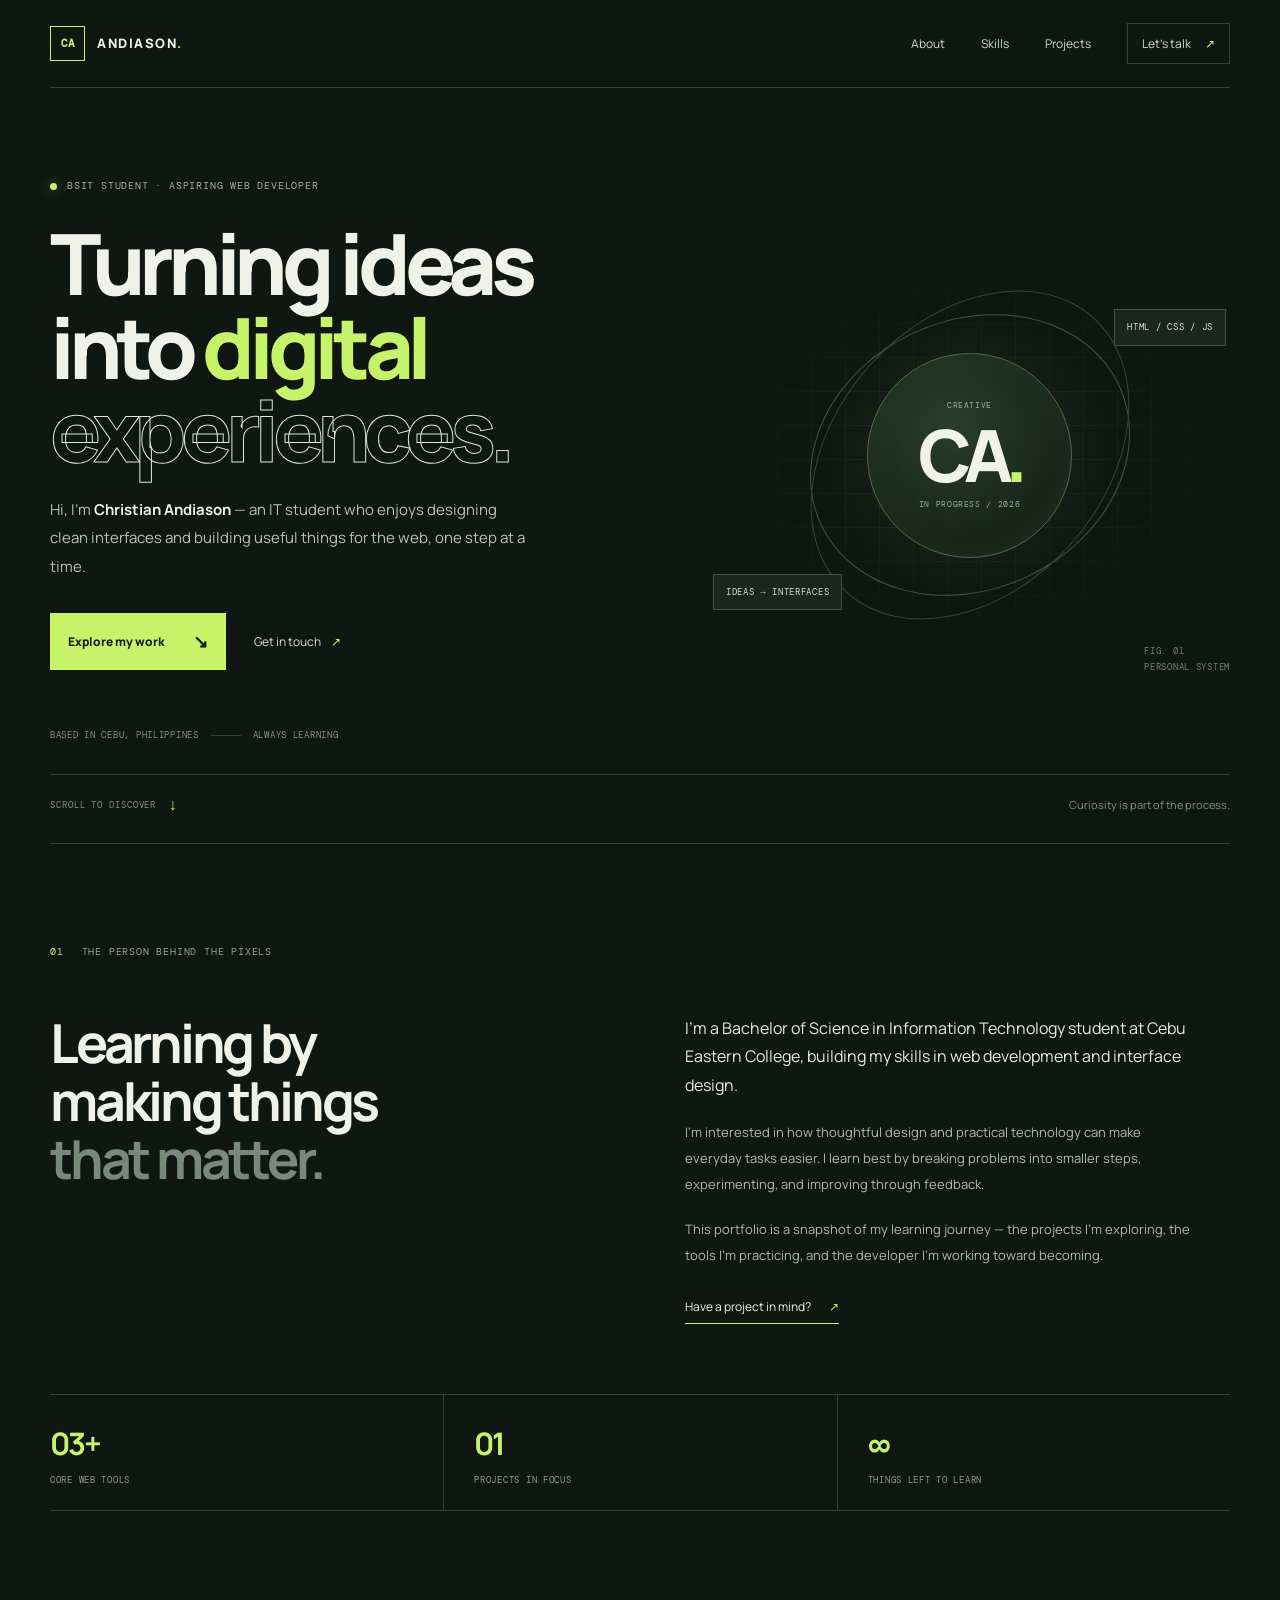
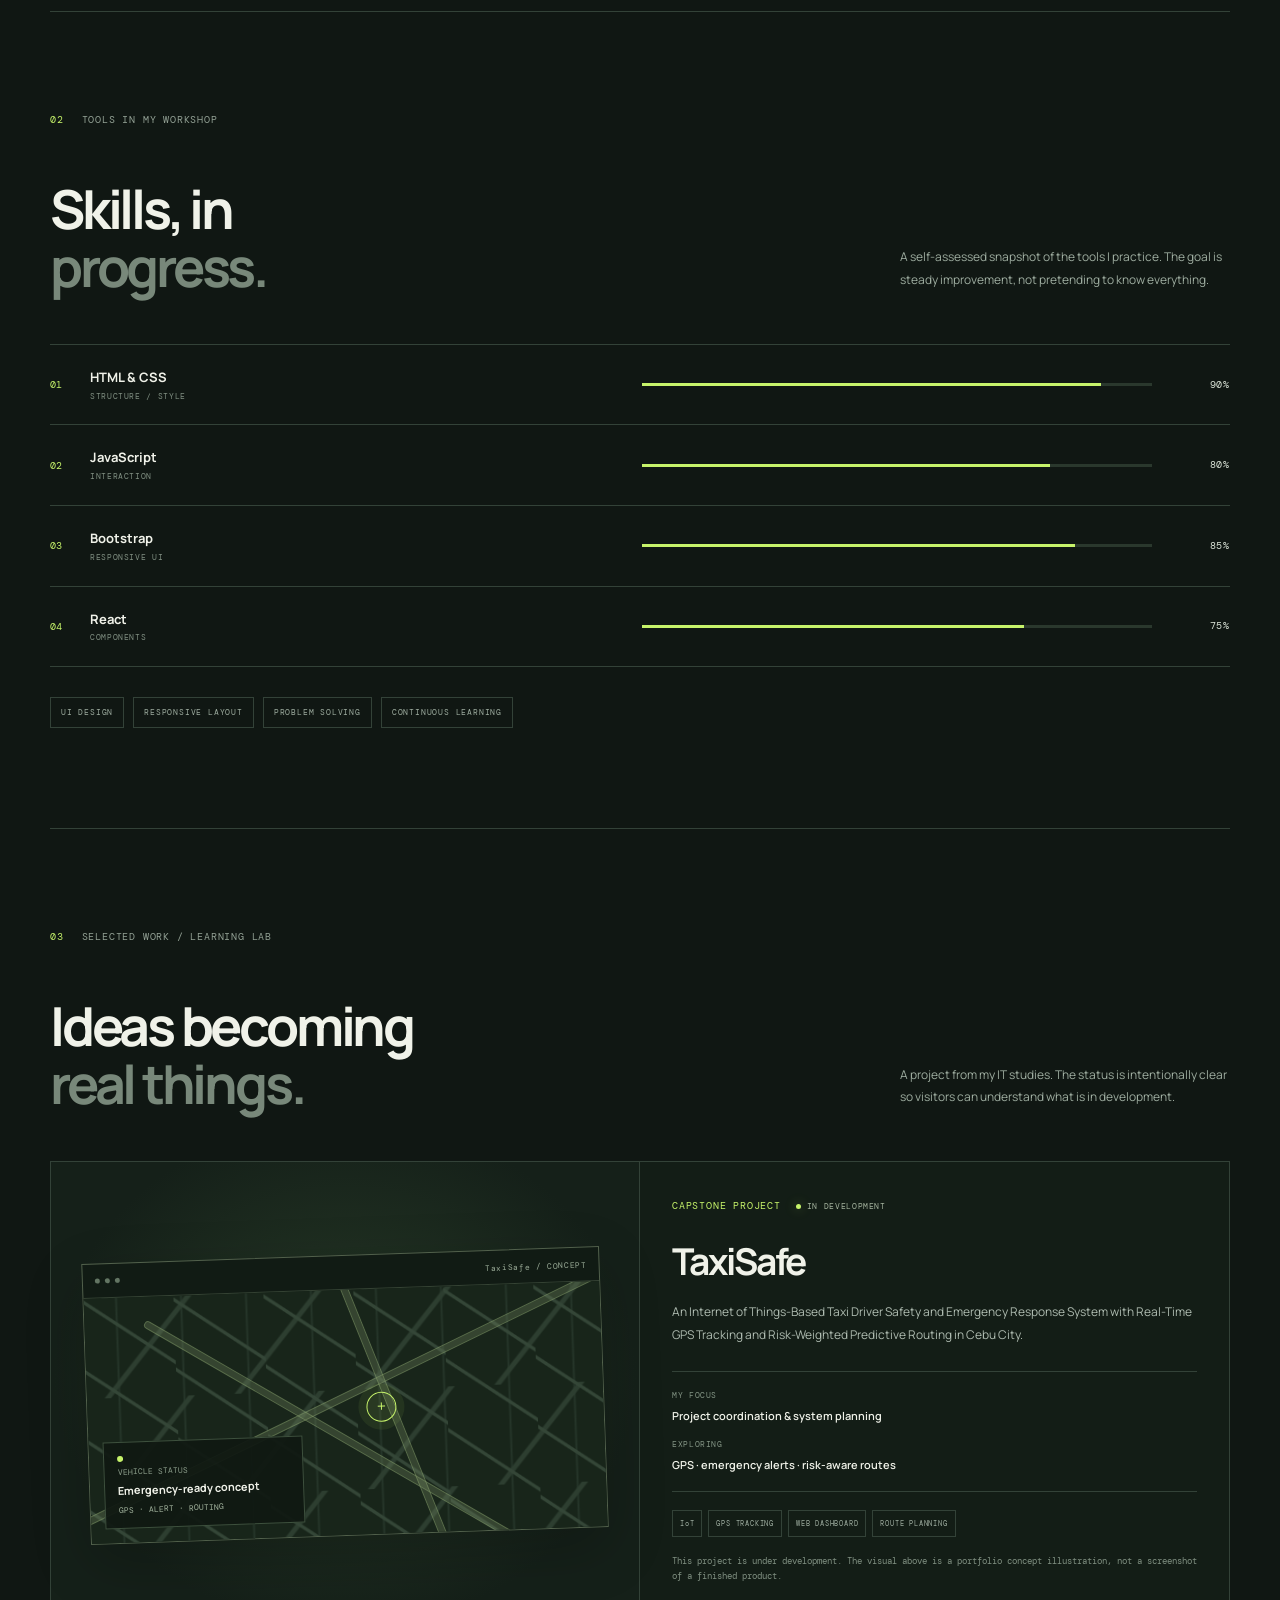
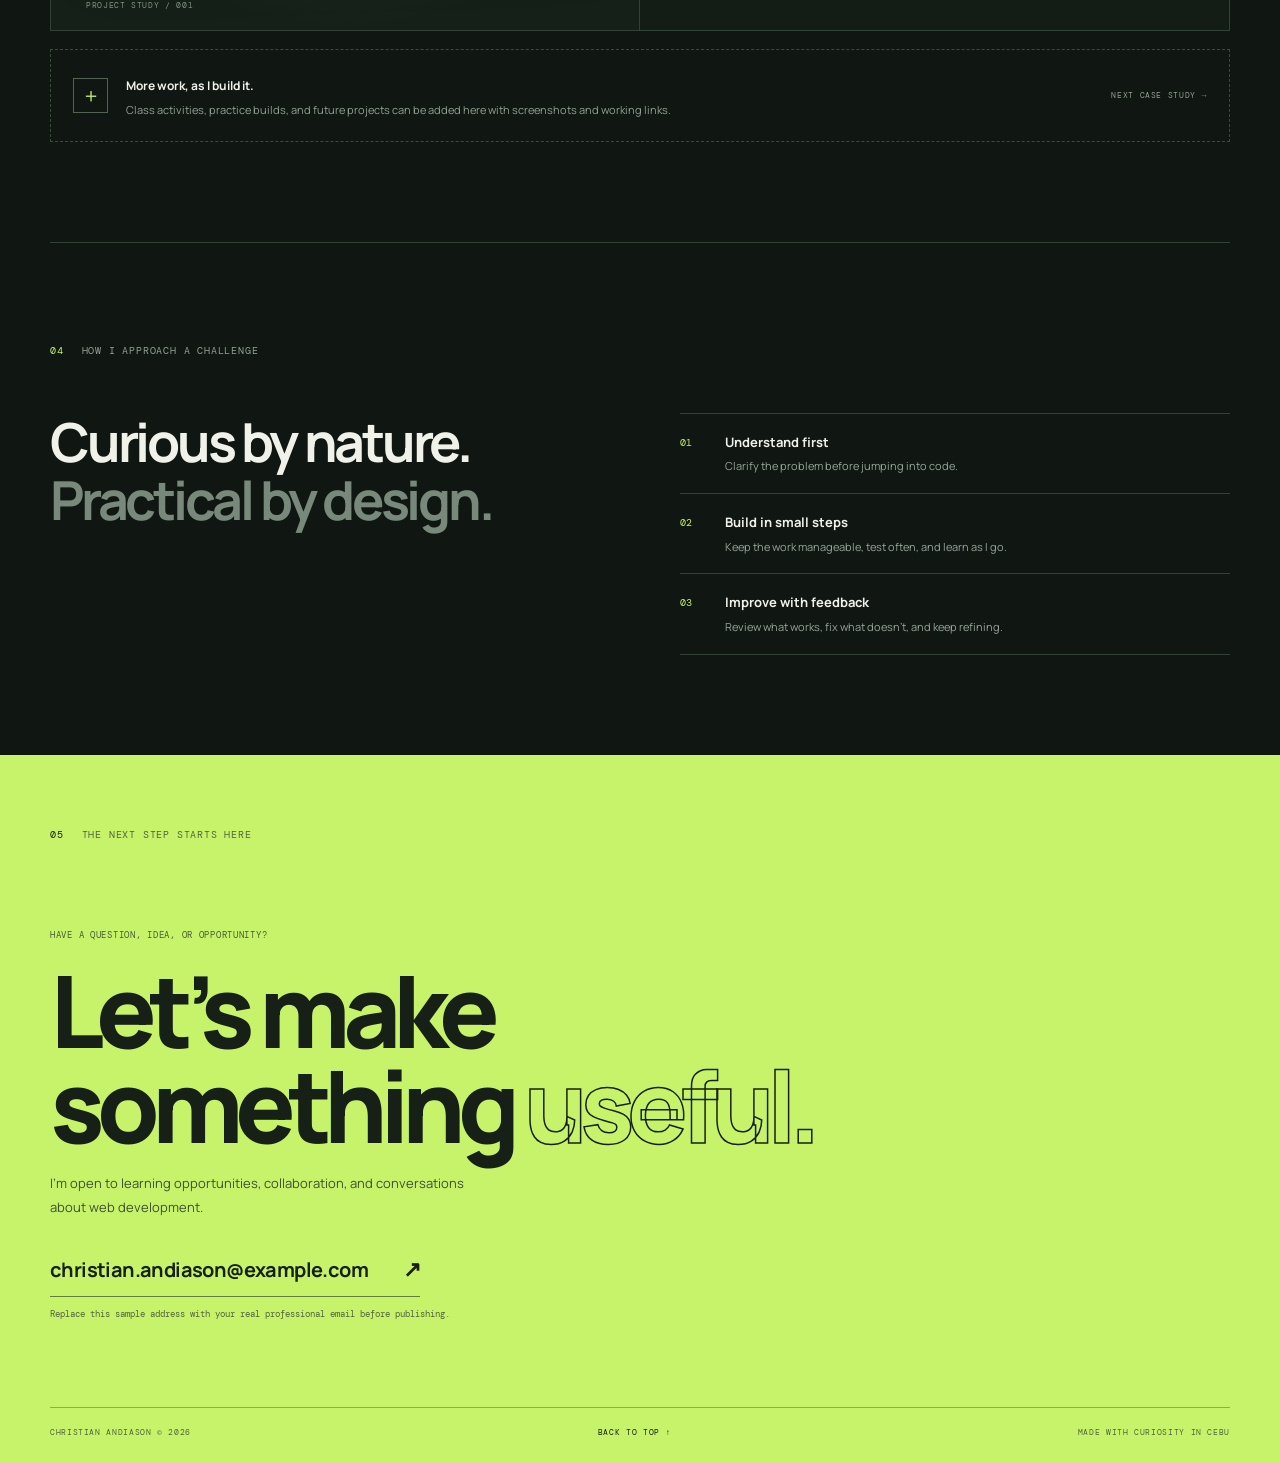
==== christian_andiason_portfolio/index.html @ 1e5d056c "added" ====
<!DOCTYPE html>
<html lang="en">
<head>
  <meta charset="UTF-8">
  <meta name="viewport" content="width=device-width, initial-scale=1.0">
  <meta name="description" content="Christian Andiason — IT student and aspiring web developer building thoughtful digital experiences.">
  <meta name="theme-color" content="#101713">
  <title>Christian Andiason — Developer Portfolio</title>
  <link rel="preconnect" href="https://fonts.googleapis.com">
  <link rel="preconnect" href="https://fonts.gstatic.com" crossorigin>
  <link href="https://fonts.googleapis.com/css2?family=DM+Mono:wght@400;500&family=Manrope:wght@400;500;600;700;800&display=swap" rel="stylesheet">
  <link rel="stylesheet" href="style.css">
  <script src="script.js" defer></script>
</head>
<body>
  <div class="site-shell">
    <header class="topbar">
      <a class="brand" href="#home" aria-label="Christian Andiason home"><span class="brand-mark">CA</span><span>ANDIASON<span class="brand-dot">.</span></span></a>
      <button class="menu-toggle" aria-label="Open navigation" aria-expanded="false" aria-controls="nav-links"><span></span><span></span></button>
      <nav id="nav-links" class="nav-links" aria-label="Main navigation">
        <a href="#about">About</a><a href="#skills">Skills</a><a href="#projects">Projects</a><a href="#contact" class="nav-contact">Let's talk <span>↗</span></a>
      </nav>
    </header>

    <main>
      <section id="home" class="hero section-wrap">
        <div class="hero-copy">
          <p class="eyebrow"><span class="status-dot"></span> BSIT STUDENT · ASPIRING WEB DEVELOPER</p>
          <h1>Turning ideas<br>into <span class="accent-word">digital</span><br><span class="outline-word">experiences.</span></h1>
          <p class="hero-intro">Hi, I'm <strong>Christian Andiason</strong> — an IT student who enjoys designing clean interfaces and building useful things for the web, one step at a time.</p>
          <div class="hero-actions"><a class="button button-primary" href="#projects">Explore my work <span>↘</span></a><a class="text-link" href="#contact">Get in touch <span>↗</span></a></div>
          <div class="hero-meta"><span>BASED IN CEBU, PHILIPPINES</span><span class="meta-line"></span><span>ALWAYS LEARNING</span></div>
        </div>
        <div class="hero-art" aria-label="Decorative abstract portfolio graphic">
          <div class="art-grid"></div><div class="orbit orbit-one"></div><div class="orbit orbit-two"></div>
          <div class="art-core"><span class="core-small">CREATIVE</span><span class="core-big">CA<span>.</span></span><span class="core-small">IN PROGRESS / 2026</span></div>
          <div class="floating-tag tag-top">HTML / CSS / JS</div><div class="floating-tag tag-bottom">IDEAS → INTERFACES</div>
          <div class="art-index">FIG. 01<br>PERSONAL SYSTEM</div>
        </div>
        <div class="hero-bottom"><span>SCROLL TO DISCOVER</span><span class="scroll-arrow">↓</span><span class="hero-bottom-note">Curiosity is part of the process.</span></div>
      </section>

      <section id="about" class="section-wrap about-section">
        <div class="section-kicker"><span>01</span><span>THE PERSON BEHIND THE PIXELS</span></div>
        <div class="about-grid">
          <h2>Learning by<br>making things<br><span class="muted-heading">that matter.</span></h2>
          <div class="about-copy"><p class="lead">I’m a Bachelor of Science in Information Technology student at Cebu Eastern College, building my skills in web development and interface design.</p><p>I’m interested in how thoughtful design and practical technology can make everyday tasks easier. I learn best by breaking problems into smaller steps, experimenting, and improving through feedback.</p><p>This portfolio is a snapshot of my learning journey — the projects I’m exploring, the tools I’m practicing, and the developer I’m working toward becoming.</p><a class="underlined-link" href="#contact">Have a project in mind? <span>↗</span></a></div>
        </div>
        <div class="about-stats"><div><strong>03+</strong><span>CORE WEB TOOLS</span></div><div><strong>01</strong><span>PROJECTS IN FOCUS</span></div><div><strong>∞</strong><span>THINGS LEFT TO LEARN</span></div></div>
      </section>

      <section id="skills" class="section-wrap skills-section">
        <div class="section-kicker"><span>02</span><span>TOOLS IN MY WORKSHOP</span></div>
        <div class="section-heading-row"><h2>Skills, in<br><span class="muted-heading">progress.</span></h2><p class="section-aside">A self-assessed snapshot of the tools I practice. The goal is steady improvement, not pretending to know everything.</p></div>
        <div class="skill-list">
          <div class="skill-row"><div class="skill-name"><span class="skill-number">01</span><strong>HTML & CSS</strong><span class="skill-type">STRUCTURE / STYLE</span></div><div class="skill-track"><span style="--level:90%"></span></div><span class="skill-percent">90%</span></div>
          <div class="skill-row"><div class="skill-name"><span class="skill-number">02</span><strong>JavaScript</strong><span class="skill-type">INTERACTION</span></div><div class="skill-track"><span style="--level:80%"></span></div><span class="skill-percent">80%</span></div>
          <div class="skill-row"><div class="skill-name"><span class="skill-number">03</span><strong>Bootstrap</strong><span class="skill-type">RESPONSIVE UI</span></div><div class="skill-track"><span style="--level:85%"></span></div><span class="skill-percent">85%</span></div>
          <div class="skill-row"><div class="skill-name"><span class="skill-number">04</span><strong>React</strong><span class="skill-type">COMPONENTS</span></div><div class="skill-track"><span style="--level:75%"></span></div><span class="skill-percent">75%</span></div>
        </div>
        <div class="tool-chips"><span>UI DESIGN</span><span>RESPONSIVE LAYOUT</span><span>PROBLEM SOLVING</span><span>CONTINUOUS LEARNING</span></div>
      </section>

      <section id="projects" class="section-wrap projects-section">
        <div class="section-kicker"><span>03</span><span>SELECTED WORK / LEARNING LAB</span></div>
        <div class="section-heading-row"><h2>Ideas becoming<br><span class="muted-heading">real things.</span></h2><p class="section-aside">A project from my IT studies. The status is intentionally clear so visitors can understand what is in development.</p></div>
        <article class="project-card">
          <div class="project-visual">
            <div class="project-window"><div class="window-bar"><i></i><i></i><i></i><span>TaxiSafe / CONCEPT</span></div><div class="mock-map"><div class="map-road road-a"></div><div class="map-road road-b"></div><div class="map-road road-c"></div><div class="map-pin">+</div><div class="map-card"><span class="map-card-dot"></span><span>VEHICLE STATUS</span><strong>Emergency-ready concept</strong><small>GPS · ALERT · ROUTING</small></div></div></div>
            <span class="visual-caption">PROJECT STUDY / 001</span>
          </div>
          <div class="project-details"><div class="project-topline"><span class="project-label">CAPSTONE PROJECT</span><span class="project-status"><i></i> IN DEVELOPMENT</span></div><h3>TaxiSafe</h3><p class="project-summary">An Internet of Things-Based Taxi Driver Safety and Emergency Response System with  Real-Time GPS Tracking and Risk-Weighted Predictive Routing in Cebu City.</p><div class="project-facts"><div><span>MY FOCUS</span><strong>Project coordination & system planning</strong></div><div><span>EXPLORING</span><strong>GPS · emergency alerts · risk-aware routes</strong></div></div><div class="project-tags"><span>IoT</span><span>GPS TRACKING</span><span>WEB DASHBOARD</span><span>ROUTE PLANNING</span></div><p class="project-note">This project is under development. The visual above is a portfolio concept illustration, not a screenshot of a finished product.</p></div>
        </article>
        <div class="project-placeholder"><div class="placeholder-icon">＋</div><div><strong>More work, as I build it.</strong><p>Class activities, practice builds, and future projects can be added here with screenshots and working links.</p></div><span class="coming-soon">NEXT CASE STUDY →</span></div>
      </section>

      <section class="section-wrap approach-section">
        <div class="section-kicker"><span>04</span><span>HOW I APPROACH A CHALLENGE</span></div>
        <div class="approach-grid"><h2>Curious by nature.<br><span class="muted-heading">Practical by design.</span></h2><div class="approach-items"><div><span>01</span><strong>Understand first</strong><p>Clarify the problem before jumping into code.</p></div><div><span>02</span><strong>Build in small steps</strong><p>Keep the work manageable, test often, and learn as I go.</p></div><div><span>03</span><strong>Improve with feedback</strong><p>Review what works, fix what doesn’t, and keep refining.</p></div></div></div>
      </section>

      <section id="contact" class="contact-section">
        <div class="section-wrap contact-inner"><div class="section-kicker"><span>05</span><span>THE NEXT STEP STARTS HERE</span></div><p class="contact-overline">HAVE A QUESTION, IDEA, OR OPPORTUNITY?</p><h2>Let’s make<br>something <span>useful.</span></h2><p class="contact-copy">I’m open to learning opportunities, collaboration, and conversations about web development.</p><a class="contact-email" href="mailto:christian.andiason@example.com">christian.andiason@example.com <span>↗</span></a><p class="email-note">Replace this sample address with your real professional email before publishing.</p><div class="contact-footer"><span>CHRISTIAN ANDIASON © <span id="year">2026</span></span><a href="#home">BACK TO TOP ↑</a><span>MADE WITH CURIOSITY IN CEBU</span></div></div>
      </section>
    </main>
  </div>
</body>
</html>
---- christian_andiason_portfolio/style.css ----
:root{--bg:#101713;--panel:#17211b;--ink:#f0f2e9;--muted:#a3afa4;--line:#334238;--lime:#c6f36a;--lime-dark:#92bd3c;--mono:"DM Mono",monospace;--sans:"Manrope",Arial,sans-serif}*{box-sizing:border-box}html{scroll-behavior:smooth;scroll-padding-top:90px}body{margin:0;background:var(--bg);color:var(--ink);font-family:var(--sans);line-height:1.6}a{color:inherit;text-decoration:none}.site-shell{overflow:hidden}.section-wrap,.topbar{width:min(1180px,calc(100% - 64px));margin-inline:auto}.topbar{height:88px;display:flex;align-items:center;justify-content:space-between;border-bottom:1px solid var(--line)}.brand{display:flex;align-items:center;gap:12px;font-size:13px;font-weight:800;letter-spacing:.12em}.brand-mark{display:grid;place-items:center;width:35px;height:35px;border:1px solid var(--lime);color:var(--lime);font-family:var(--mono);font-size:11px;letter-spacing:0}.brand-dot{color:var(--lime)}.nav-links{display:flex;align-items:center;gap:36px;font-size:12px;color:#d1d9d0}.nav-links a{transition:color .2s}.nav-links a:hover,.text-link:hover{color:var(--lime)}.nav-contact{border:1px solid var(--line);padding:10px 14px}.nav-contact span{color:var(--lime);margin-left:12px}.menu-toggle{display:none;background:none;border:0}.hero{min-height:650px;padding-top:80px;display:grid;grid-template-columns:1.1fr .9fr;position:relative;align-items:center;padding-bottom:100px}.eyebrow,.section-kicker,.hero-meta,.floating-tag,.art-index,.core-small,.project-label,.project-status,.project-facts span,.project-tags,.project-note,.visual-caption,.coming-soon,.contact-overline,.email-note,.contact-footer,.skill-type,.skill-percent,.tool-chips{font-family:var(--mono);font-size:10px;letter-spacing:.08em}.eyebrow{color:var(--muted);display:flex;align-items:center;gap:10px}.status-dot,.project-status i{display:inline-block;width:7px;height:7px;border-radius:50%;background:var(--lime);box-shadow:0 0 12px #c6f36a66}.hero h1{font-size:clamp(54px,6.6vw,88px);line-height:.99;letter-spacing:-.075em;margin:27px 0 24px;font-weight:800}.accent-word{color:var(--lime)}.outline-word{color:transparent;-webkit-text-stroke:1px #dfe8dc}.hero-intro{max-width:475px;color:#b6c1b7;font-size:15px;line-height:1.9}.hero-intro strong{color:var(--ink)}.hero-actions{display:flex;align-items:center;gap:28px;margin-top:32px}.button{display:inline-flex;align-items:center;gap:28px;padding:14px 18px;font-size:12px;font-weight:800}.button-primary{background:var(--lime);color:#142015}.button-primary span{font-size:18px}.text-link{font-size:12px;color:#d6ded4}.text-link span{color:var(--lime);margin-left:8px}.hero-meta{display:flex;align-items:center;gap:12px;margin-top:58px;color:#839188;font-size:9px}.meta-line{height:1px;width:30px;background:var(--line)}.hero-art{height:440px;position:relative;display:grid;place-items:center;margin-left:10px}.art-grid{position:absolute;inset:20px 0;background-image:linear-gradient(#2c3a30 1px,transparent 1px),linear-gradient(90deg,#2c3a30 1px,transparent 1px);background-size:34px 34px;opacity:.5;mask-image:radial-gradient(ellipse,black,transparent 72%)}.orbit{position:absolute;border:1px solid #435444;border-radius:50%;transform:rotate(-25deg)}.orbit-one{width:330px;height:270px}.orbit-two{width:270px;height:370px;transform:rotate(42deg);border-color:#304a31}.art-core{width:205px;height:205px;border-radius:50%;border:1px solid #566a48;background:radial-gradient(circle at 40% 35%,#2a3d2a,#17251a 65%);box-shadow:0 0 70px #b5ed5b12,inset 0 0 40px #c6f36a0c;display:flex;flex-direction:column;align-items:center;justify-content:center;z-index:1}.core-small{font-size:8px;color:#9cae97}.core-big{font-size:72px;line-height:1.2;font-weight:800;letter-spacing:-.1em}.core-big span{color:var(--lime)}.floating-tag{position:absolute;z-index:2;background:#1a251d;border:1px solid #455342;padding:10px 12px;font-size:9px;color:#d7e2d2}.tag-top{top:74px;right:4px}.tag-bottom{bottom:65px;left:4px}.art-index{position:absolute;right:0;bottom:0;color:#728173;font-size:9px;line-height:1.8}.hero-bottom{position:absolute;bottom:25px;left:0;right:0;border-top:1px solid var(--line);padding-top:17px;display:flex;align-items:center;gap:12px;color:#829086;font-family:var(--mono);font-size:9px;letter-spacing:.1em}.scroll-arrow{color:var(--lime);font-size:16px}.hero-bottom-note{margin-left:auto;letter-spacing:0;font-family:var(--sans);font-size:11px}.about-section,.skills-section,.projects-section,.approach-section{padding-top:100px;padding-bottom:100px;border-top:1px solid var(--line)}.section-kicker{display:flex;gap:18px;color:#92a094}.section-kicker span:first-child{color:var(--lime)}.about-grid{display:grid;grid-template-columns:1fr 1fr;gap:90px;margin-top:54px}.about-grid h2,.section-heading-row h2,.approach-grid h2{font-size:clamp(36px,4.2vw,57px);line-height:1.08;letter-spacing:-.06em;margin:0;font-weight:700}.muted-heading{color:#78887a}.about-copy{max-width:510px}.about-copy p{color:#aebbb0;font-size:13px;line-height:2;margin:0 0 19px}.about-copy .lead{font-size:16px;color:#e5ebe1;line-height:1.8}.underlined-link{display:inline-block;margin-top:10px;padding-bottom:7px;border-bottom:1px solid var(--lime);font-size:12px}.underlined-link span{color:var(--lime);margin-left:16px}.about-stats{display:grid;grid-template-columns:repeat(3,1fr);margin-top:70px;border-top:1px solid var(--line);border-bottom:1px solid var(--line)}.about-stats div{padding:24px 0;display:flex;flex-direction:column;gap:5px}.about-stats div+div{border-left:1px solid var(--line);padding-left:30px}.about-stats strong{font-size:31px;letter-spacing:-.06em;color:var(--lime)}.about-stats span{font:9px var(--mono);color:#8b9b8d;letter-spacing:.08em}.section-heading-row{display:flex;align-items:end;justify-content:space-between;margin-top:52px;margin-bottom:48px;gap:30px}.section-aside{max-width:330px;color:#9eada0;font-size:12px;line-height:1.9;margin:0 0 4px}.skill-list{border-top:1px solid var(--line)}.skill-row{display:grid;grid-template-columns:1.1fr 1fr 48px;align-items:center;gap:30px;padding:22px 0;border-bottom:1px solid var(--line)}.skill-name{display:grid;grid-template-columns:28px auto;align-items:center;gap:2px 12px}.skill-number{grid-row:span 2;color:var(--lime);font:10px var(--mono)}.skill-name strong{font-size:13px}.skill-type{font-size:8px;color:#819083}.skill-track{height:3px;background:#2a382d;overflow:hidden}.skill-track span{display:block;height:100%;width:var(--level);background:var(--lime)}.skill-percent{text-align:right;color:#dbe4d8}.tool-chips{display:flex;gap:9px;flex-wrap:wrap;margin-top:30px}.tool-chips span,.project-tags span{border:1px solid var(--line);padding:8px 10px;color:#9eada0;font-size:8px}.project-card{display:grid;grid-template-columns:1fr 1fr;border:1px solid var(--line);background:#131d16}.project-visual{padding:35px;position:relative;min-height:410px;display:flex;align-items:center;background:radial-gradient(ellipse at 50% 45%,#273a27,#152019 70%);border-right:1px solid var(--line)}.project-window{width:100%;border:1px solid #52614c;background:#111b14;box-shadow:0 20px 60px #0003;transform:rotate(-2deg)}.window-bar{height:34px;border-bottom:1px solid #354334;display:flex;align-items:center;gap:5px;padding:0 12px}.window-bar i{height:5px;width:5px;border-radius:50%;background:#637563}.window-bar span{margin-left:auto;font:8px var(--mono);color:#9eaf9b;letter-spacing:.08em}.mock-map{height:245px;position:relative;overflow:hidden;background-color:#18251a;background-image:linear-gradient(35deg,transparent 48%,#344637 49%,#344637 51%,transparent 52%),linear-gradient(130deg,transparent 47%,#2d3e30 48%,#2d3e30 50%,transparent 51%),linear-gradient(90deg,transparent 48%,#253529 49%,#253529 51%,transparent 52%);background-size:90px 70px,130px 100px,65px 65px}.map-road{position:absolute;height:8px;background:#71855e55;border:1px solid #9bb67b55;border-radius:8px}.road-a{width:120%;top:42%;left:-10%;transform:rotate(-24deg)}.road-b{width:100%;top:65%;left:4%;transform:rotate(32deg)}.road-c{width:90%;top:24%;left:10%;transform:rotate(70deg)}.map-pin{position:absolute;top:42%;left:54%;height:30px;width:30px;border:1px solid var(--lime);border-radius:50%;display:grid;place-items:center;color:var(--lime);background:#c6f36a18;box-shadow:0 0 0 8px #c6f36a12}.map-card{position:absolute;left:14px;bottom:14px;width:200px;padding:13px;background:#101812ed;border:1px solid #3d503d;display:flex;flex-direction:column;gap:5px}.map-card-dot{height:6px;width:6px;background:var(--lime);border-radius:50%}.map-card span:nth-child(2){font:8px var(--mono);color:#8fa18e}.map-card strong{font-size:11px}.map-card small{font:8px var(--mono);color:#a7b8a2}.visual-caption{position:absolute;bottom:18px;left:35px;color:#839283;font-size:8px}.project-details{padding:36px 32px;display:flex;flex-direction:column;align-items:flex-start}.project-topline{display:flex;align-items:center;gap:15px;flex-wrap:wrap}.project-label{color:var(--lime)}.project-status{color:#a5b49f;font-size:8px;display:flex;align-items:center;gap:6px}.project-status i{width:5px;height:5px}.project-details h3{font-size:37px;letter-spacing:-.06em;margin:18px 0 10px}.project-summary{color:#aebbb0;font-size:12px;line-height:1.9;margin:0 0 24px}.project-facts{width:100%;display:grid;gap:14px;padding:17px 0;border-top:1px solid var(--line);border-bottom:1px solid var(--line)}.project-facts div{display:flex;flex-direction:column;gap:5px}.project-facts span{color:#849585;font-size:8px}.project-facts strong{font-size:11px;font-weight:600}.project-tags{display:flex;flex-wrap:wrap;gap:6px;margin-top:18px}.project-tags span{font-size:7px;padding:7px}.project-note{font-size:9px;letter-spacing:0;line-height:1.7;color:#809082;margin-top:17px}.project-placeholder{margin-top:18px;border:1px dashed #3a4b3c;padding:22px;display:flex;align-items:center;gap:18px}.placeholder-icon{width:35px;height:35px;border:1px solid #52644f;display:grid;place-items:center;color:var(--lime);font-size:20px}.project-placeholder strong{font-size:12px}.project-placeholder p{font-size:11px;color:#91a091;margin:4px 0 0}.coming-soon{margin-left:auto;color:#8fa08f;font-size:8px;white-space:nowrap}.approach-grid{display:grid;grid-template-columns:1fr 1fr;gap:80px;margin-top:54px}.approach-items{border-top:1px solid var(--line)}.approach-items div{display:grid;grid-template-columns:35px 1fr;gap:0 10px;padding:18px 0;border-bottom:1px solid var(--line)}.approach-items span{grid-row:span 2;color:var(--lime);font:10px var(--mono);padding-top:4px}.approach-items strong{font-size:13px}.approach-items p{font-size:11px;color:#96a598;margin:5px 0 0}.contact-section{background:var(--lime);color:#172016}.contact-inner{padding-top:72px;padding-bottom:25px}.contact-section .section-kicker{color:#52633f}.contact-section .section-kicker span:first-child{color:#172016}.contact-overline{margin-top:85px;color:#485b36;font-size:9px}.contact-section h2{font-size:clamp(56px,8vw,100px);line-height:.95;letter-spacing:-.08em;margin:20px 0;font-weight:800}.contact-section h2 span{color:transparent;-webkit-text-stroke:1.5px #172016}.contact-copy{font-size:13px;max-width:420px;color:#3e5032;line-height:1.8}.contact-email{display:inline-flex;align-items:center;gap:35px;margin-top:20px;padding-bottom:9px;border-bottom:1px solid #607d3e;font-size:clamp(14px,2vw,20px);font-weight:700;letter-spacing:-.03em}.contact-email span{font-size:22px}.email-note{font-size:9px;letter-spacing:0;color:#52633f;margin-top:10px}.contact-footer{display:flex;justify-content:space-between;gap:20px;border-top:1px solid #8cae53;margin-top:85px;padding-top:18px;color:#52643e;font-size:8px}.contact-footer a{color:#172016}.contact-footer a:hover{text-decoration:underline}
@media(max-width:850px){.section-wrap,.topbar{width:min(100% - 40px,680px)}.hero{grid-template-columns:1fr;padding-top:65px;min-height:auto}.hero-art{height:360px;margin:30px 0 0}.hero-bottom{position:relative;bottom:auto;margin-top:10px}.about-grid,.approach-grid{grid-template-columns:1fr;gap:35px}.section-heading-row{align-items:flex-start;flex-direction:column;gap:20px}.project-card{grid-template-columns:1fr}.project-visual{border-right:0;border-bottom:1px solid var(--line);min-height:350px}.project-details{padding:28px}.skill-row{grid-template-columns:1fr 1fr 40px;gap:16px}.skill-name{grid-column:1/-1}.about-section,.skills-section,.projects-section,.approach-section{padding-top:75px;padding-bottom:75px}.contact-overline{margin-top:65px}.contact-footer{flex-wrap:wrap}.contact-footer span:last-child{display:none}}
@media(max-width:560px){.section-wrap,.topbar{width:calc(100% - 36px)}.topbar{height:72px}.menu-toggle{display:flex;flex-direction:column;gap:5px;padding:8px}.menu-toggle span{width:23px;height:2px;background:var(--ink);display:block}.nav-links{display:none;position:absolute;z-index:10;top:71px;left:0;right:0;padding:20px;background:#17211b;border-bottom:1px solid var(--line);flex-direction:column;align-items:stretch;gap:0}.nav-links.is-open{display:flex}.nav-links a{padding:13px 5px;border-bottom:1px solid #2a392d}.nav-links .nav-contact{border:0}.hero{padding-top:55px;padding-bottom:30px}.hero h1{font-size:clamp(48px,14vw,72px)}.hero-intro{font-size:13px}.hero-actions{gap:18px;flex-wrap:wrap}.hero-meta{margin-top:38px;font-size:7px;gap:8px}.hero-art{height:310px}.orbit-one{width:260px;height:220px}.orbit-two{width:210px;height:290px}.art-core{width:160px;height:160px}.core-big{font-size:56px}.tag-top{right:0;top:38px}.tag-bottom{bottom:34px;left:0}.art-index{font-size:7px}.hero-bottom{font-size:7px}.hero-bottom-note{font-size:9px}.about-grid{margin-top:35px}.about-grid h2,.section-heading-row h2,.approach-grid h2{font-size:39px}.about-stats{margin-top:45px}.about-stats div+div{padding-left:13px}.about-stats strong{font-size:25px}.about-stats span{font-size:7px}.skill-row{grid-template-columns:1fr 35px;gap:12px}.skill-name{grid-column:1/-1}.skill-track{grid-column:1}.skill-percent{grid-column:2;grid-row:2}.project-visual{padding:20px;min-height:290px}.mock-map{height:200px}.visual-caption{left:20px;bottom:12px}.project-details{padding:23px 20px}.project-details h3{font-size:32px}.project-placeholder{align-items:flex-start;flex-wrap:wrap}.coming-soon{margin-left:53px}.contact-section h2{font-size:58px}.contact-email{font-size:14px;gap:15px}.contact-footer{font-size:7px}.contact-footer span:first-child{width:100%}}
@media(prefers-reduced-motion:reduce){html{scroll-behavior:auto}*,*::before,*::after{transition:none!important}}
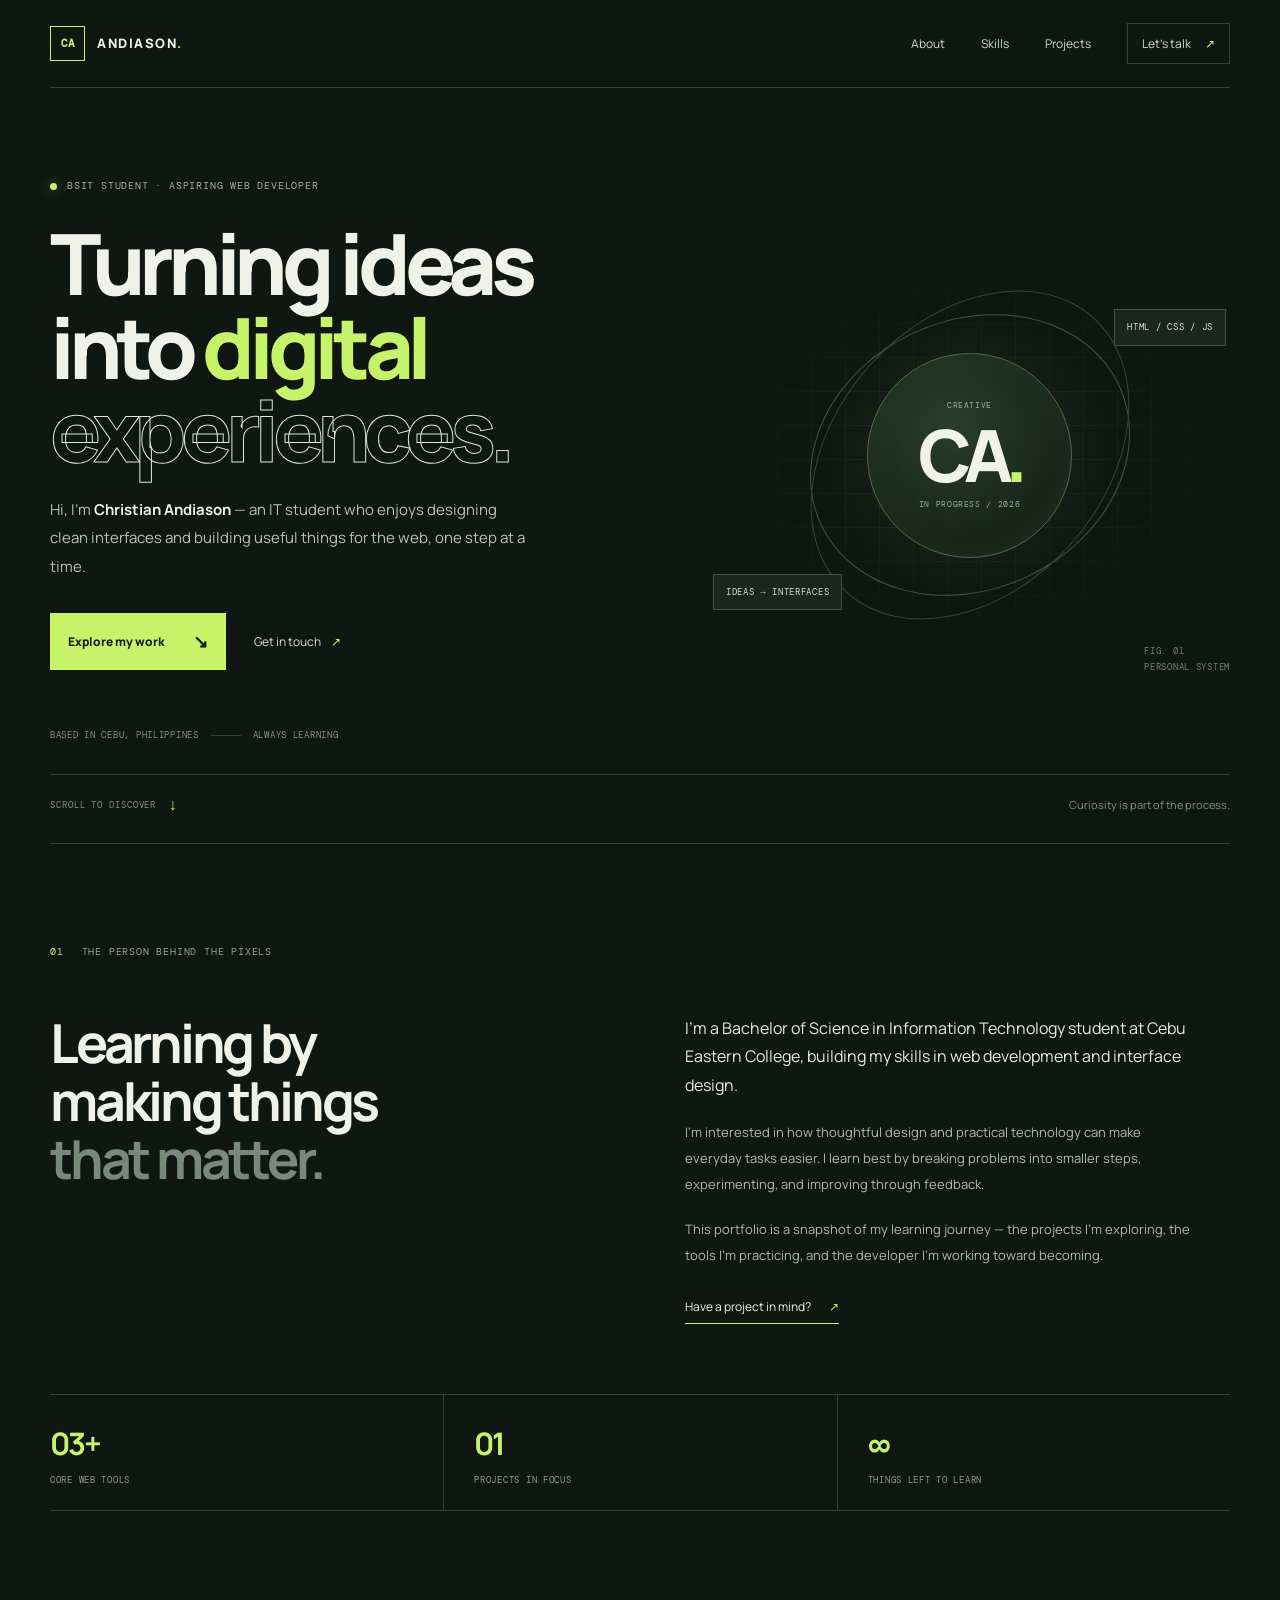
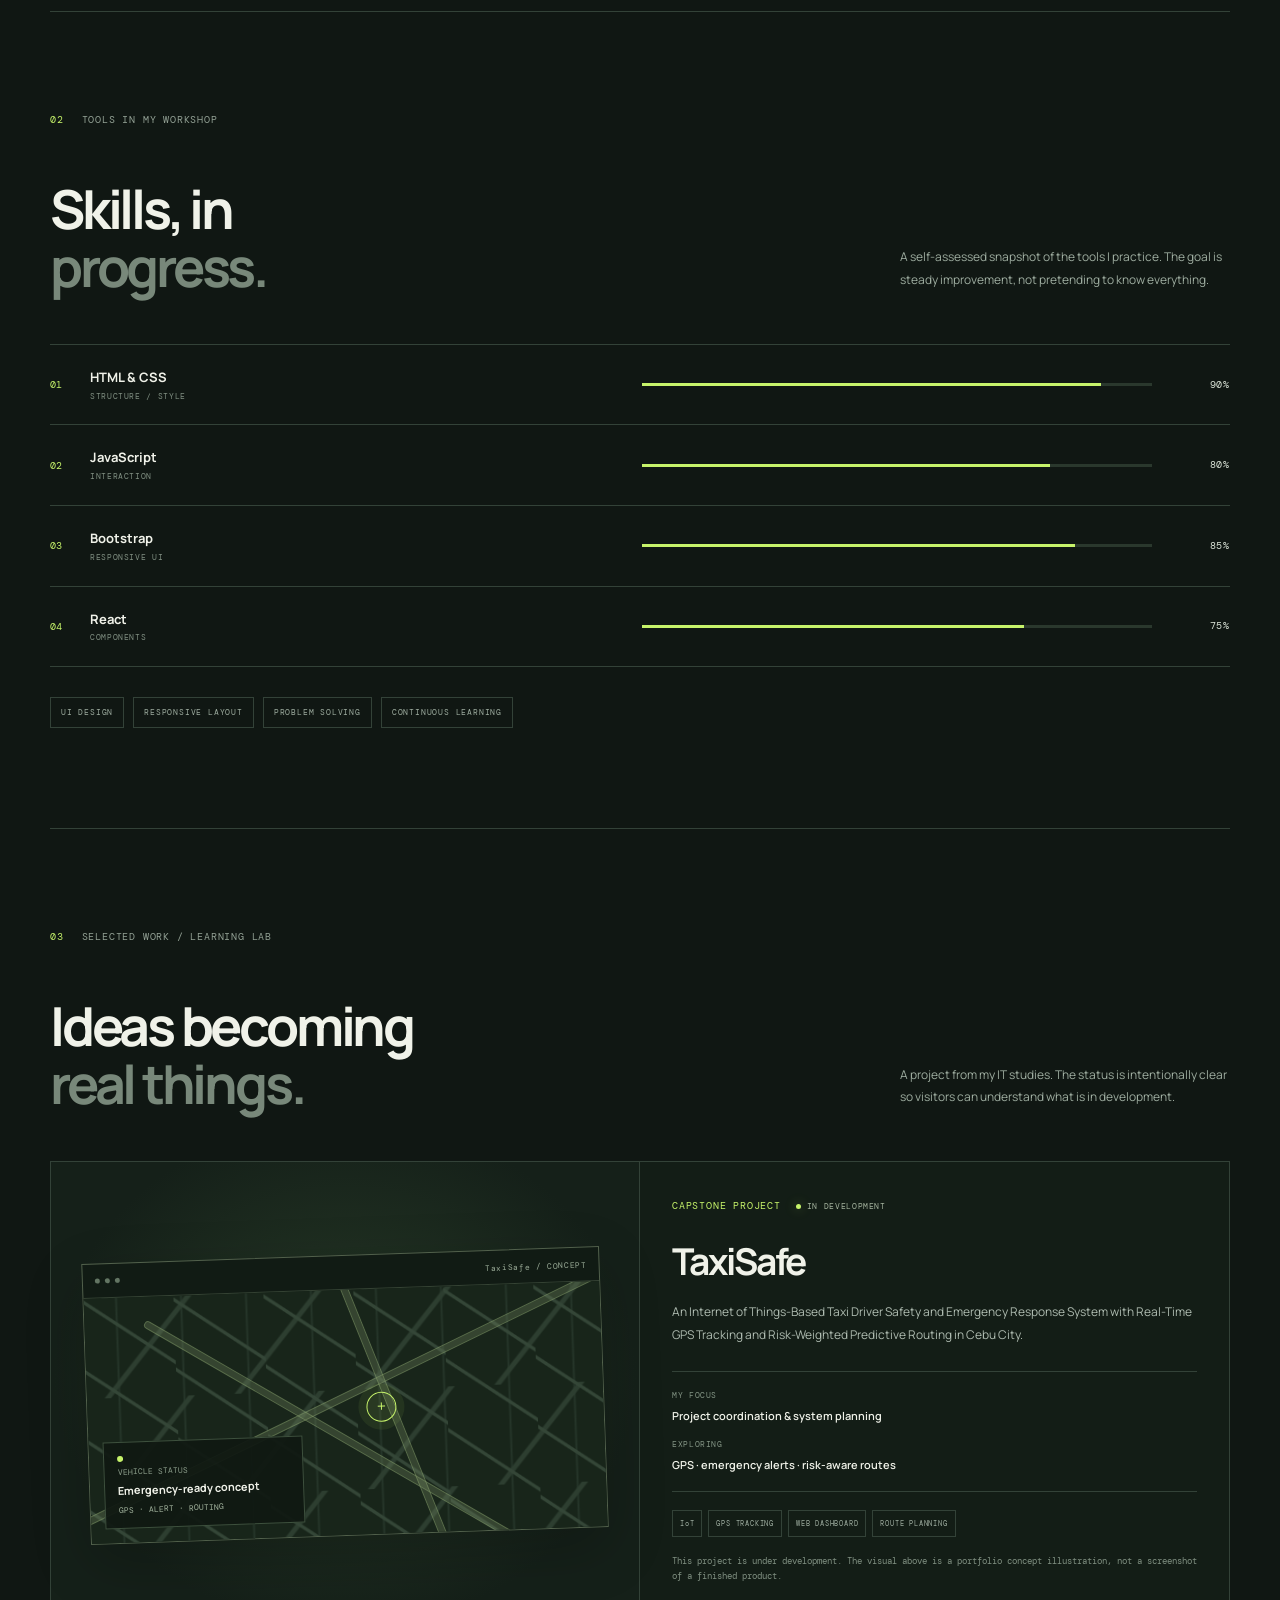
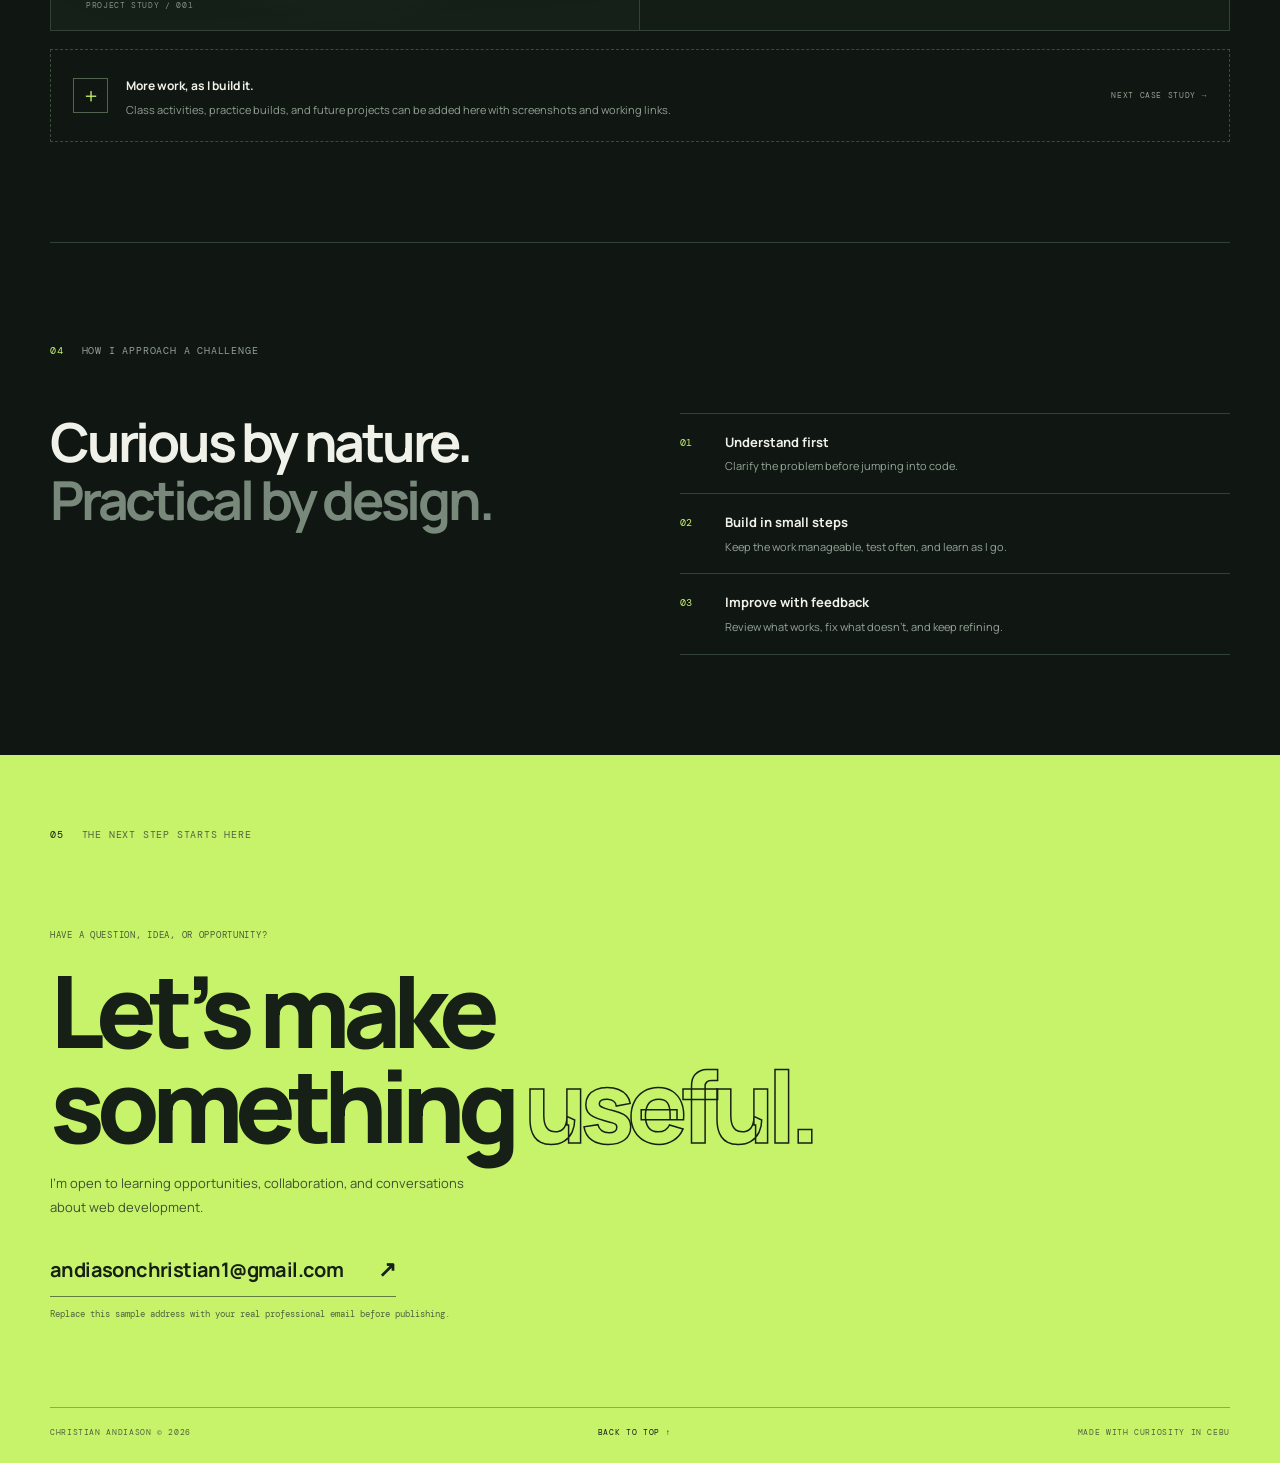
==== commit 7016ad56: "added" ====
--- a/christian_andiason_portfolio/index.html
+++ b/christian_andiason_portfolio/index.html
@@ -80,7 +80,7 @@
       </section>
 
       <section id="contact" class="contact-section">
-        <div class="section-wrap contact-inner"><div class="section-kicker"><span>05</span><span>THE NEXT STEP STARTS HERE</span></div><p class="contact-overline">HAVE A QUESTION, IDEA, OR OPPORTUNITY?</p><h2>Let’s make<br>something <span>useful.</span></h2><p class="contact-copy">I’m open to learning opportunities, collaboration, and conversations about web development.</p><a class="contact-email" href="mailto:christian.andiason@example.com">christian.andiason@example.com <span>↗</span></a><p class="email-note">Replace this sample address with your real professional email before publishing.</p><div class="contact-footer"><span>CHRISTIAN ANDIASON © <span id="year">2026</span></span><a href="#home">BACK TO TOP ↑</a><span>MADE WITH CURIOSITY IN CEBU</span></div></div>
+        <div class="section-wrap contact-inner"><div class="section-kicker"><span>05</span><span>THE NEXT STEP STARTS HERE</span></div><p class="contact-overline">HAVE A QUESTION, IDEA, OR OPPORTUNITY?</p><h2>Let’s make<br>something <span>useful.</span></h2><p class="contact-copy">I’m open to learning opportunities, collaboration, and conversations about web development.</p><a class="contact-email" href="mailto:andiasonchristian1@gmail.com">andiasonchristian1@gmail.com <span>↗</span></a><p class="email-note">Replace this sample address with your real professional email before publishing.</p><div class="contact-footer"><span>CHRISTIAN ANDIASON © <span id="year">2026</span></span><a href="#home">BACK TO TOP ↑</a><span>MADE WITH CURIOSITY IN CEBU</span></div></div>
       </section>
     </main>
   </div>
